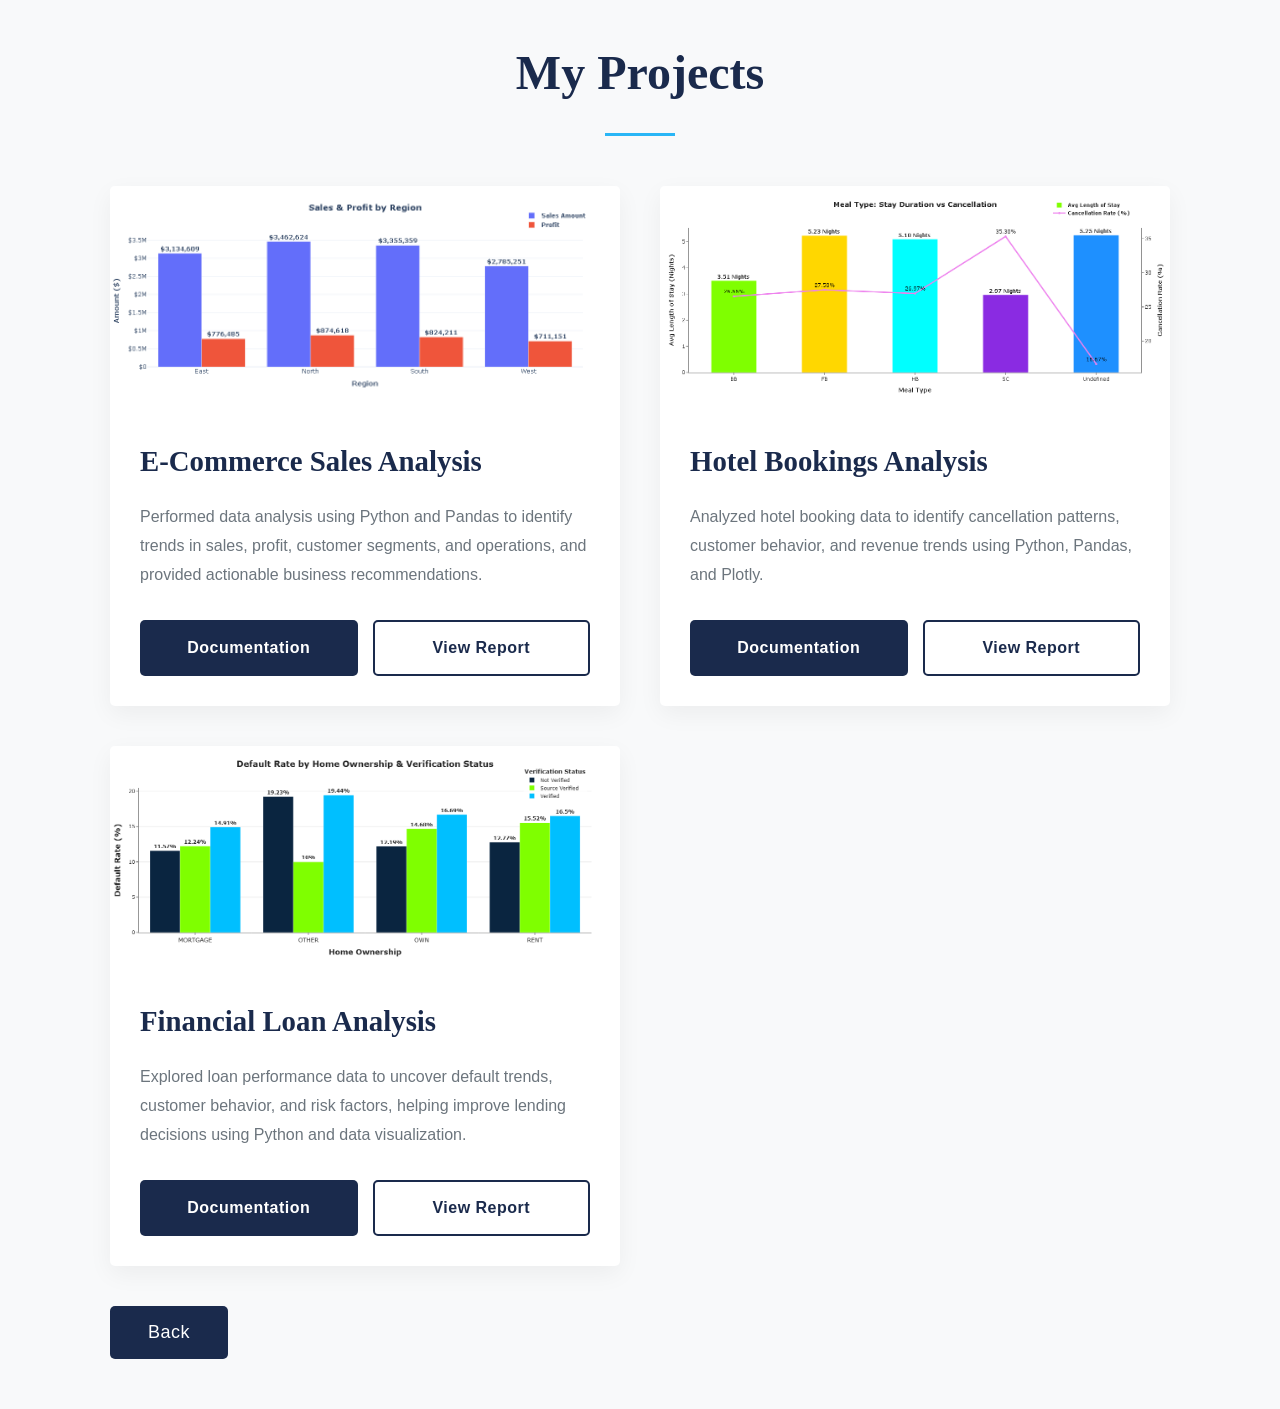
==== projects/index.html @ 1e045d74 "Update index.html" ====
<!DOCTYPE html>
<html lang="en">
<head>
    <meta charset="UTF-8">
    <meta name="viewport" content="width=device-width, initial-scale=1.0">
    <title>Document</title>
     <link rel="stylesheet" href="/assets/css/style.css" />
</head>
<body>
    <!-- PROJECTS SECTION -->
    <section id="projects" class="section">
      <div class="container">
        <h2>My Projects</h2>
        <div class="projects-grid">
          <!--💡UPDATE: Replace this with your own project. Add as many as you like!-->
            
<!---------------- Project 1 ----------------->
          <div class="project-card">
            <!--💡UPDATE: Add a preview image of your project to assets/images/ -->
            <img
              src="/assets/images/P1_EDA.png"
              alt="Project One Preview"
            />
            <div class="project-card-content">
              <h3>E-Commerce Sales Analysis</h3>
              <p>
                Performed data analysis using Python and Pandas to identify
                trends in sales, profit, customer segments, and operations, and
                provided actionable business recommendations.
              </p>

              <div class="project-buttons">
                <!--💡UPDATE: Add link to your project's code/documentation on GitHub-->
                <a
                  href="https://github.com/sarram-ali/ecommerce-sales-analysis.git"
                  target="_blank"
                  class="btn"
                  >Documentation</a
                >
                <!--💡UPDATE: Add link to your live dashboard (e.g., Power BI, Tableau Public)-->
                <a
                  href="https://drive.google.com/file/d/10DOFO9S0XBtn5GTSw3HUW9kCePoATk-b/view?usp=sharing"
                  target="_blank"
                  class="btn btn-secondary"
                  >View Report</a
                >
              </div>
            </div>
          </div>

<!------------- Project 2 --------------->
          <div class="project-card">
            <img
              src="/assets/images/P2_EDA.png"
              alt="Project Two Preview"
            />
            <div class="project-card-content">
              <h3>Hotel Bookings Analysis</h3>
              <p>
                Analyzed hotel booking data to identify cancellation patterns,
                customer behavior, and revenue trends using Python, Pandas, and
                Plotly.
              </p>
              <div class="project-buttons">
                <a
                  href="https://github.com/sarram-ali/hotel-booking-analysis.git"
                  target="_blank"
                  class="btn"
                  >Documentation</a
                >
                <a
                  href="https://drive.google.com/file/d/1Vr1j5KRc9-O9e2VEmy2-HNTVS_tp5kAM/view?usp=drive_link"
                  target="_blank"
                  class="btn btn-secondary"
                  >View Report</a
                >
              </div>
            </div>
          </div>

<!--------------Project 3----------->
            <div class="project-card">
            <img
              src="/assets/images/P3_EDA.png"
              alt="Project Three Preview"
            />
            <div class="project-card-content">
              <h3>Financial Loan Analysis</h3>
              <p>
                Explored loan performance data to uncover default trends, 
                customer behavior, and risk factors, 
                helping improve lending decisions using Python and data visualization.
              </p>
              <div class="project-buttons">
                <a
                  href="https://github.com/sarram-ali/financial-loan-analysis.git"
                  target="_blank"
                  class="btn"
                  >Documentation</a
                >
                <a
                  href="https://drive.google.com/file/d/1RuT0lU9CtYb2GswQGRomDxYL1qhu72jU/view?usp=sharing"
                  target="_blank"
                  class="btn btn-secondary"
                  >View Report</a
                >
              </div>
            </div>
          </div>
        
<!------------- Project 4 ------------->
            
            
        </div>
        <div class="view-class1">
            <a href="/">
                <button class="view">Back</button>
            </a>
        </div>

      </div>
    </section>
</body>
</html>
---- assets/css/style.css ----
/* --- 1. Variables (Modern Tech Palette) --- */
:root {
    /* This template uses a professional "Modern Tech" color scheme. */
    --primary-color: #1A2A4C;   /* Midnight Blue */
    --secondary-color: #3D5A80; /* Slate Blue */
    --accent-color: #29B6F6;    /* Vivid Sky Blue */

    /* --- Shared Variables (These usually don't need to change) --- */
    --light-bg-color: #F8F9FA;
    --white-color: #ffffff;
    --dark-text-color: #343A40;
    --light-text-color: #6c757d;
    --card-bg-color: #ffffff;
    
    /* Fonts */
    --font-heading: 'Playfair Display', serif;
    --font-body: 'Lato', sans-serif;
}

/* --- 2. Base & Reset Styles --- */
* {
    margin: 0;
    padding: 0;
    box-sizing: border-box;
}

html {
    scroll-behavior: smooth;
}

body {
    font-family: var(--font-body);
    font-weight: 400;
    line-height: 1.8;
    background-color: var(--light-bg-color);
    color: var(--dark-text-color);
}

.container {
    width: 90%;
    max-width: 1100px;
    margin: 0 auto;
    padding: 0 20px;
}

a {
    text-decoration: none;
    color: var(--accent-color);
    transition: all 0.3s ease-in-out;
}

a:hover {
    opacity: 0.8;
}

img {
    max-width: 100%;
    height: auto;
}

/* --- 3. Header --- */
header {
    background: var(--primary-color);
    color: var(--white-color);
    padding: 70px 0;
    text-align: center;
}

header h1 {
    font-family: var(--font-heading);
    font-size: 4rem;
    font-weight: 700;
    margin-bottom: 15px;
    letter-spacing: 1px;
}

header p {
    font-size: 1.3rem;
    font-weight: 300;
    opacity: 0.9;
    margin-bottom: 35px;
}

/* --- 3.5 Social Icons --- */
.social-links a {
    color: var(--white-color);
    font-size: 1.6rem;
    margin: 0 15px;
    transition: transform 0.3s ease, color 0.3s ease;
    display: inline-block;
}

.social-links a:hover {
    color: var(--accent-color);
    transform: translateY(-3px);
}

/* --- 4. Navigation --- */
nav {
    background-color: rgba(26, 42, 76, 0.95); /* Adjusted for new primary color */
    backdrop-filter: blur(5px);
    position: sticky;
    top: 0;
    z-index: 1000;
    border-bottom: 1px solid var(--secondary-color);
}

nav ul {
    display: flex;
    justify-content: center;
    list-style: none;
    padding: 10px 0;
}

nav ul li a {
    color: var(--white-color);
    font-weight: 400;
    padding: 15px 25px;
    font-size: 1rem;
    letter-spacing: 0.5px;
    position: relative;
}

nav ul li a::after {
    content: '';
    position: absolute;
    bottom: 10px;
    left: 50%;
    transform: translateX(-50%);
    width: 0;
    height: 2px;
    background-color: var(--accent-color);
    transition: width 0.4s ease;
}

nav ul li a:hover::after {
    width: 50%;
}

/* --- 5. Sections --- */
.section {
    padding: 30px 0;
}

.section h2 {
    text-align: center;
    font-family: var(--font-heading);
    font-size: 3rem;
    font-weight: 700;
    margin-bottom: 70px;
    position: relative;
    color: var(--primary-color);
}

.section h2::after {
    content: '';
    position: absolute;
    bottom: -20px;
    left: 50%;
    transform: translateX(-50%);
    width: 70px;
    height: 3px;
    background: var(--accent-color);
}

/* --- 5.1 About Section --- */
.about-content {
    display: flex;
    align-items: center;
    gap: 60px;
    max-width: 960px;
    margin: 0 auto;
    text-align: left;
}

.profile-photo {
    width: 280px;
    height: 280px;
    border-radius: 50%;
    object-fit: cover;
    border: 7px solid var(--white-color);
    box-shadow: 0 10px 30px rgba(0, 0, 0, 0.1);
}

.about-text {
    flex: 1;
}

.about-text p {
    font-size: 1.1rem;
    margin-bottom: 15px;
    line-height: 1.9;
}

/* --- 5.5 Project Cards --- */
.projects-grid {
    display: grid;
    grid-template-columns: repeat(2, 1fr);
    gap: 40px;
}

.project-card {
    background: var(--card-bg-color);
    border-radius: 5px;
    overflow: hidden;
    box-shadow: 0 8px 25px rgba(0, 0, 0, 0.05);
    transition: transform 0.4s ease, box-shadow 0.4s ease;
    display: flex;
    flex-direction: column;
}

.project-card:hover {
    transform: translateY(-12px);
    box-shadow: 0 20px 40px rgba(0, 0, 0, 0.1);
}

.project-card img {
    width: 100%;
    height: 220px;
    object-fit: cover;
}


.project-card-content {
    padding: 30px;
    flex-grow: 1;
    display: flex;
    flex-direction: column;
}

.project-card-content h3 {
    font-family: var(--font-heading);
    font-size: 1.8rem;
    margin-bottom: 15px;
    color: var(--primary-color);
}

.project-card-content p {
    color: var(--light-text-color);
    margin-bottom: 30px;
    flex-grow: 1;
}

.project-buttons {
    display: flex;
    gap: 15px;
    margin-top: auto;
}

.btn {
    display: inline-block;
    background: var(--primary-color);
    color: var(--white-color);
    padding: 12px 20px;
    border-radius: 5px;
    font-weight: 700;
    text-align: center;
    transition: all 0.3s ease;
    flex: 1;
    letter-spacing: 0.5px;
    border: 2px solid transparent;
}

.view-class{
display: flex;
width: fit-content;
margin-top: 40px;
justify-self: center;
}

.view-class1{
display: flex;
width: fit-content;
margin-top: 40px;
justify-self: center;
margin-bottom: 20px;
}

.view{
    width: fit-content;
    display: inline-block;
    background: var(--primary-color);
    color: var(--white-color);
    padding: 14px 36px;
    border-radius: 5px;
    font-size: 18px;
    text-align: center;
    transition: all 0.3s ease;
    flex: 1;
    letter-spacing: 0.5px;
    border: 2px solid transparent;
}


.view:hover {
    cursor: pointer;
    background: var(--accent-color);
    color: var(--white-color);
    transform: translateY(-2px);
}

.btn:hover {
    background: var(--accent-color);
    color: var(--white-color);
    transform: translateY(-2px);
}

.btn-secondary {
    background: transparent;
    color: var(--primary-color);
    border: 2px solid var(--primary-color);
}

.btn-secondary:hover {
    background: var(--primary-color);
    color: var(--white-color);
}


/* --- 6. Tabular Skills Section --- */
#skills .container {
    max-width: 1100px;
}

.skills-table {
    display: grid;
    grid-template-columns: repeat(3, 1fr);
    gap: 20px;
    margin-top: 50px;
    background-color: var(--card-bg-color);
    padding: 40px;
    border-radius: 8px;
    box-shadow: 0 10px 40px rgba(0, 0, 0, 0.07);
}

.skill-column {
    padding: 0 10px;
}

.skill-column:not(:last-child) {
    border-right: 1px solid #e9ecef;
}

.skill-header {
    display: flex;
    align-items: center;
    margin-bottom: 25px;
}

.skill-header i {
    font-size: 2rem;
    color: var(--accent-color);
    margin-right: 15px;
    width: 40px;
}

.skill-header h3 {
    font-family: var(--font-heading);
    font-size: 1.7rem;
    color: var(--primary-color);
}

.skill-list {
    list-style: none;
    padding-left: 0;
}

.skill-list li {
    padding: 12px 0;
    font-size: 1.05rem;
    color: var(--dark-text-color);
    border-bottom: 1px solid #f1f3f5;
    position: relative;
    padding-left: 25px;
}

.skill-list li::before {
    content: '›';
    position: absolute;
    left: 0;
    top: 12px;
    color: var(--accent-color);
    font-weight: 700;
    font-size: 1.2rem;
}

.skill-list li:last-child {
    border-bottom: none;
}

/* --- 7. Contact Form --- */
#contact .container {
    max-width: 800px;
}

.contact-form {
    max-width: 700px;
    margin: 0 auto;
    background: var(--card-bg-color);
    padding: 40px;
    border-radius: 8px;
    box-shadow: 0 10px 40px rgba(0, 0, 0, 0.07);
}

.form-group {
    margin-bottom: 25px;
    margin-top: 25px;
}
.subheading{
    text-align: center;
}

.contact-form label {
    display: block;
    margin-bottom: 8px;
    font-weight: 500;
    font-size: 1rem;
    color: var(--dark-text-color);
}

.contact-form input,
.contact-form textarea {
    width: 100%;
    padding: 15px;
    border: 1px solid #ccc;
    border-radius: 5px;
    font-family: var(--font-body);
    font-size: 1rem;
    transition: border-color 0.3s ease, box-shadow 0.3s ease;
}

.contact-form input:focus,
.contact-form textarea:focus {
    outline: none;
    border-color: var(--accent-color);
    box-shadow: 0 0 0 3px rgba(41, 182, 246, 0.25); /* Adjusted for new accent color */
}

.contact-form button.btn {
    width: 100%;
    padding: 15px;
    font-size: 1.1rem;
    font-weight: 700;
    letter-spacing: 0.5px;
    border: none;
    cursor: pointer;
}

/* --- 8. Footer --- */
footer {
    background: var(--primary-color);
    color: var(--white-color);
    text-align: center;
    padding: 40px 0;
    margin-top: 20px;
}

footer p {
    opacity: 0.7;
}

/* --- 9. Responsive Design --- */
@media (max-width: 992px) {
    .skills-table {
        grid-template-columns: 1fr 1fr;
    }
    .skill-column:nth-child(2) {
        border-right: none;
    }
}

@media (max-width: 768px) {
    header h1 {
        font-size: 2.8rem;
    }
    
    .about-content {
        flex-direction: column;
        text-align: center;
    }

    #projects .container {
        padding: 0 5px; 
    }

    .projects-grid {
        grid-template-columns: repeat(2, 1fr);
    }

    .skills-table {
        grid-template-columns: 1fr;
        padding: 20px;
        gap: 40px;
    }

    .skill-column:not(:last-child) {
        border-right: none;
        border-bottom: 1px solid #e9ecef;
        padding-bottom: 30px;
    }
}

@media (max-width: 768px) {
    .projects-grid {
        grid-template-columns: 1fr;
    }
    .section h2{
    font-size: 40px;
    margin-bottom: 50px;
    }
    .section{
        padding-top: 0px;
    }
}
@media (max-width: 1068px) {
   .btn {
    padding: 4px 6px;
}
.project-buttons {
    display: flex;
    flex-direction: column;
    gap: 8px;
    width: fit-content;
 margin: auto;
}
.view{
    width: fit-content;
    display: inline-block;
    background: var(--primary-color);
    color: var(--white-color);
    padding: 8px 20px;
    border-radius: 5px;
    font-size: 18px;
    text-align: center;
    transition: all 0.3s ease;
    flex: 1;
    letter-spacing: 0.5px;
    border: 2px solid transparent;
}
}
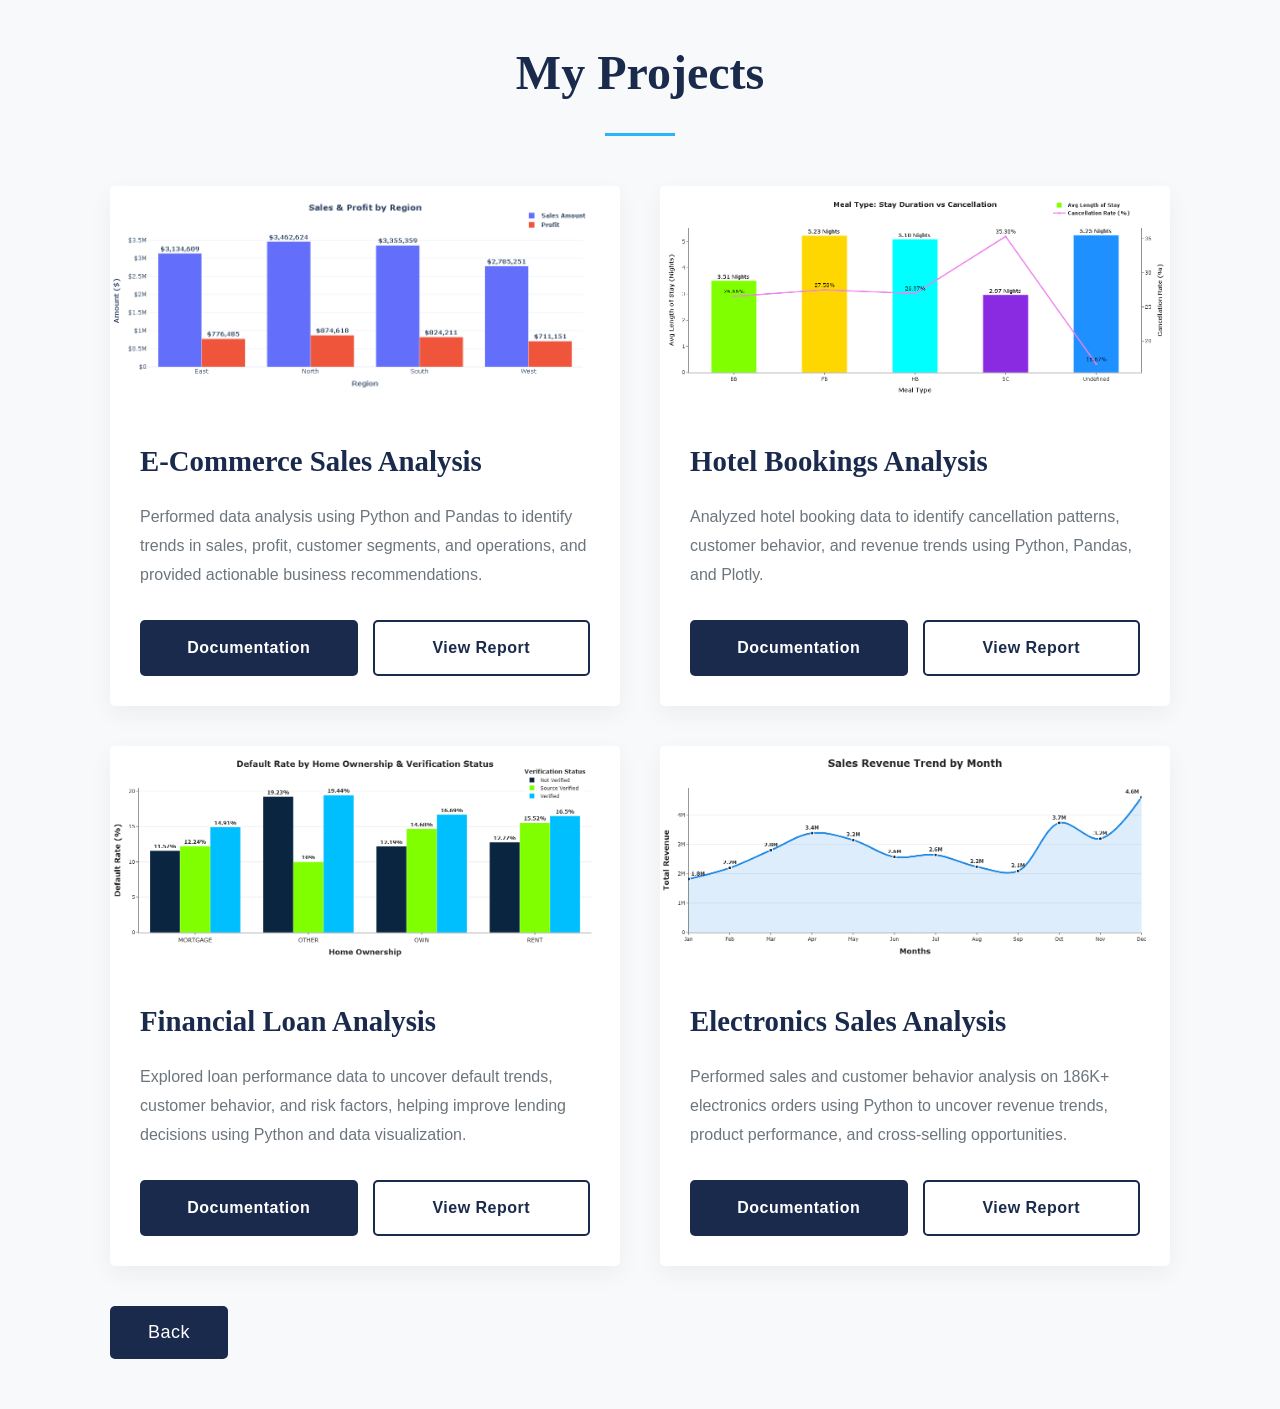
==== commit bf5dc468: "Add New Project Updated project cards with new project details and links." ====
--- a/projects/index.html
+++ b/projects/index.html
@@ -3,8 +3,12 @@
 <head>
     <meta charset="UTF-8">
     <meta name="viewport" content="width=device-width, initial-scale=1.0">
-    <title>Document</title>
+    <title>Projects</title>
      <link rel="stylesheet" href="/assets/css/style.css" />
+
+    <link rel="icon" type="image/png" href="../assets/images/logo_2.png" />
+    <link rel="apple-touch-icon" href="../assets/images/logo_2.png" />
+    
 </head>
 <body>
     <!-- PROJECTS SECTION -->
@@ -99,7 +103,7 @@
                   >Documentation</a
                 >
                 <a
-                  href="https://drive.google.com/file/d/1RuT0lU9CtYb2GswQGRomDxYL1qhu72jU/view?usp=sharing"
+                  href="https://drive.google.com/file/d/1HNMiiydXIMkki0bUNgcPFUeDX0tS_B5l/view?usp=sharing"
                   target="_blank"
                   class="btn btn-secondary"
                   >View Report</a
@@ -108,8 +112,42 @@
             </div>
           </div>
         
-<!------------- Project 4 ------------->
-            
+ <!------------- Project 4 ------------->
+            <div class="project-card">
+            <img
+              src="/assets/images/P4_EDA.png"
+              alt="Project Four Preview"
+            />
+            <div class="project-card-content">
+              <h3>Electronics Sales Analysis</h3>
+              <p>
+                Performed sales and customer behavior analysis on 186K+ 
+                electronics orders using Python to uncover revenue trends, product performance, and cross-selling opportunities.
+              </p>
+              <div class="project-buttons">
+                <a
+                  href="https://github.com/sarram-ali/sales-performance-market-analysis.git"
+                  target="_blank"
+                  class="btn"
+                  >Documentation</a
+                >
+                <a
+                  href="https://drive.google.com/file/d/1FdN9NYzbpSfH-GzVmTI7qMgEcLDJRaZ3/view?usp=drive_link"
+                  target="_blank"
+                  class="btn btn-secondary"
+                  >View Report</a
+                >
+              </div>
+            </div>
+          </div>
+
+<!------------- Project 5 ------------->
+
+
+<!------------- Project 6 ------------->
+
+
+<!------------- Project 7 ------------->           
             
         </div>
         <div class="view-class1">
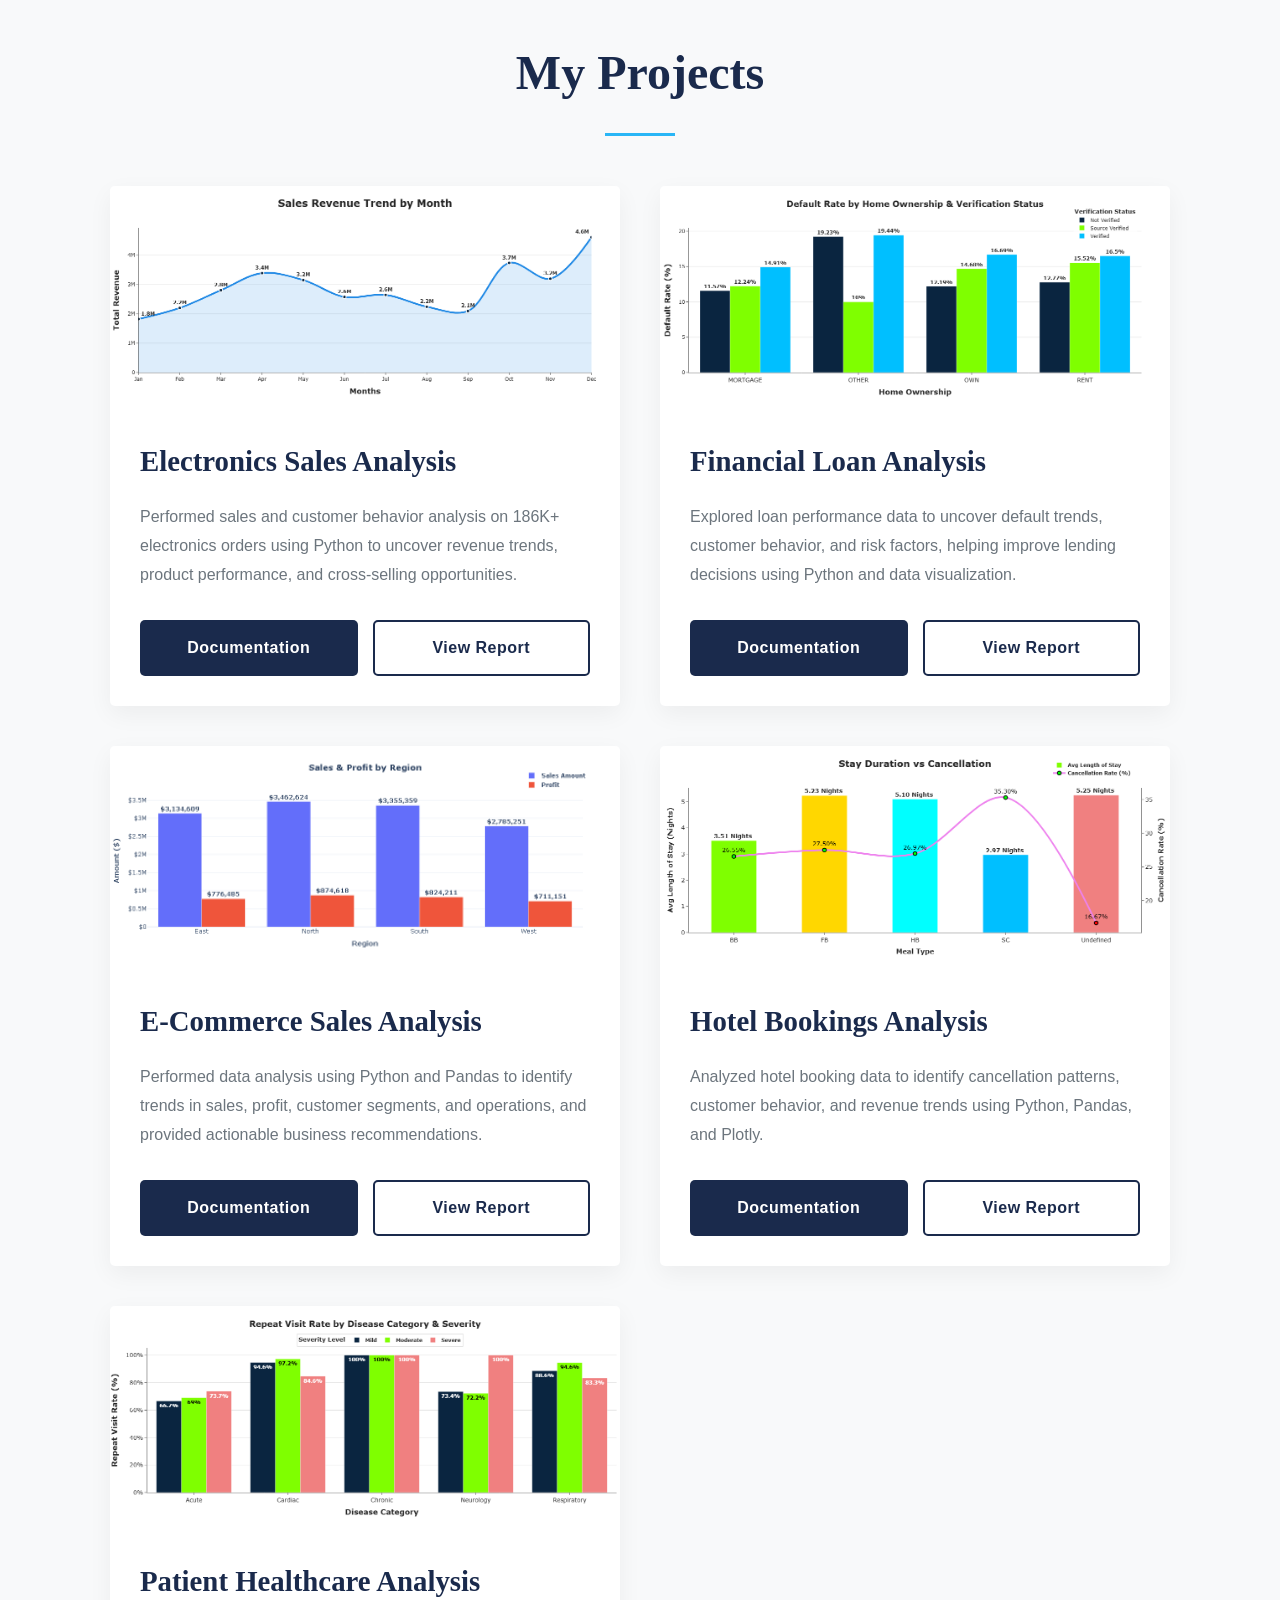
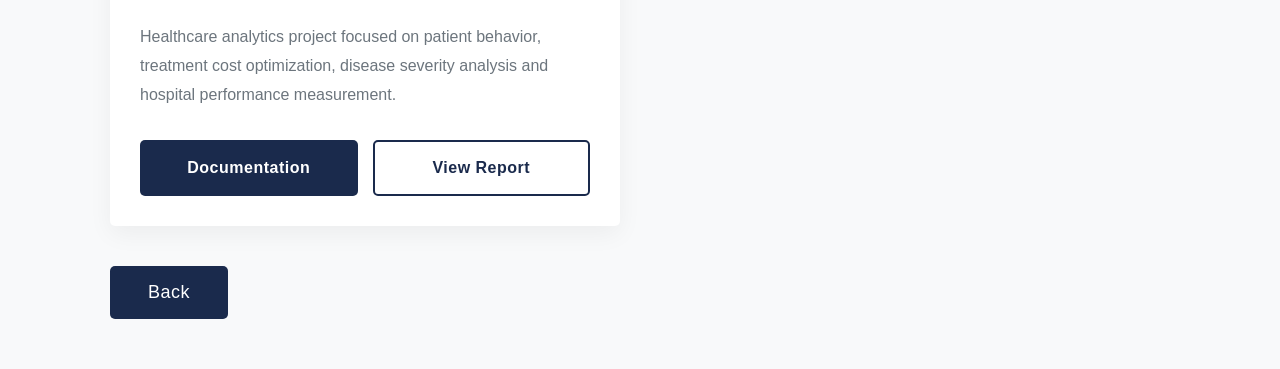
==== commit af6f2364: "Add files via upload" ====
--- a/projects/index.html
+++ b/projects/index.html
@@ -1,162 +1,157 @@
 <!DOCTYPE html>
 <html lang="en">
+
 <head>
-    <meta charset="UTF-8">
-    <meta name="viewport" content="width=device-width, initial-scale=1.0">
-    <title>Projects</title>
-     <link rel="stylesheet" href="/assets/css/style.css" />
+  <meta charset="UTF-8">
+  <meta name="viewport" content="width=device-width, initial-scale=1.0">
+  <title>Projects</title>
+  <link rel="stylesheet" href="/assets/css/style.css" />
 
-    <link rel="icon" type="image/png" href="../assets/images/logo_2.png" />
-    <link rel="apple-touch-icon" href="../assets/images/logo_2.png" />
-    
+  <link rel="icon" type="image/png" href="../assets/images/logo_2.png" />
+  <link rel="apple-touch-icon" href="../assets/images/logo_2.png" />
+
+
 </head>
+
 <body>
-    <!-- PROJECTS SECTION -->
-    <section id="projects" class="section">
-      <div class="container">
-        <h2>My Projects</h2>
-        <div class="projects-grid">
-          <!--💡UPDATE: Replace this with your own project. Add as many as you like!-->
-            
-<!---------------- Project 1 ----------------->
-          <div class="project-card">
-            <!--💡UPDATE: Add a preview image of your project to assets/images/ -->
-            <img
-              src="/assets/images/P1_EDA.png"
-              alt="Project One Preview"
-            />
-            <div class="project-card-content">
-              <h3>E-Commerce Sales Analysis</h3>
-              <p>
-                Performed data analysis using Python and Pandas to identify
-                trends in sales, profit, customer segments, and operations, and
-                provided actionable business recommendations.
-              </p>
+  <!-- PROJECTS SECTION -->
+  <section id="projects" class="section">
+    <div class="container">
+      <h2>My Projects</h2>
+      <div class="projects-grid">
+        <!--💡UPDATE: Replace this with your own project. Add as many as you like!-->
 
-              <div class="project-buttons">
-                <!--💡UPDATE: Add link to your project's code/documentation on GitHub-->
-                <a
-                  href="https://github.com/sarram-ali/ecommerce-sales-analysis.git"
-                  target="_blank"
-                  class="btn"
-                  >Documentation</a
-                >
-                <!--💡UPDATE: Add link to your live dashboard (e.g., Power BI, Tableau Public)-->
-                <a
-                  href="https://drive.google.com/file/d/10DOFO9S0XBtn5GTSw3HUW9kCePoATk-b/view?usp=sharing"
-                  target="_blank"
-                  class="btn btn-secondary"
-                  >View Report</a
-                >
-              </div>
+        <!------------- Project 1 ------------->
+        <!----------- Electronics Sales Analysis ------------>
+        <div class="project-card">
+          <img src="/assets/images/P1_EDA.png" alt="Project One Preview" />
+          <div class="project-card-content">
+            <h3>Electronics Sales Analysis</h3>
+            <p>
+              Performed sales and customer behavior analysis on 186K+
+              electronics orders using Python to uncover revenue trends, product performance, and cross-selling
+              opportunities.
+            </p>
+            <div class="project-buttons">
+              <a href="https://github.com/sarram-ali/sales-performance-market-analysis.git" target="_blank"
+                class="btn">Documentation</a>
+              <a href="https://drive.google.com/file/d/1FdN9NYzbpSfH-GzVmTI7qMgEcLDJRaZ3/view?usp=drive_link"
+                target="_blank" class="btn btn-secondary">View Report</a>
             </div>
           </div>
+        </div>
 
-<!------------- Project 2 --------------->
-          <div class="project-card">
-            <img
-              src="/assets/images/P2_EDA.png"
-              alt="Project Two Preview"
-            />
-            <div class="project-card-content">
-              <h3>Hotel Bookings Analysis</h3>
-              <p>
-                Analyzed hotel booking data to identify cancellation patterns,
-                customer behavior, and revenue trends using Python, Pandas, and
-                Plotly.
-              </p>
-              <div class="project-buttons">
-                <a
-                  href="https://github.com/sarram-ali/hotel-booking-analysis.git"
-                  target="_blank"
-                  class="btn"
-                  >Documentation</a
-                >
-                <a
-                  href="https://drive.google.com/file/d/1Vr1j5KRc9-O9e2VEmy2-HNTVS_tp5kAM/view?usp=drive_link"
-                  target="_blank"
-                  class="btn btn-secondary"
-                  >View Report</a
-                >
-              </div>
+        <!------------- Project 2 -------------->
+        <!---------- Financial Loan Analysis------------>
+        <div class="project-card">
+          <img src="/assets/images/P2_EDA.png" alt="Project Second Preview" />
+          <div class="project-card-content">
+            <h3>Financial Loan Analysis</h3>
+            <p>
+              Explored loan performance data to uncover default trends,
+              customer behavior, and risk factors,
+              helping improve lending decisions using Python and data visualization.
+            </p>
+            <div class="project-buttons">
+              <a href="https://github.com/sarram-ali/financial-loan-analysis.git" target="_blank"
+                class="btn">Documentation</a>
+              <a href="https://drive.google.com/file/d/1HNMiiydXIMkki0bUNgcPFUeDX0tS_B5l/view?usp=drive_link"
+                target="_blank" class="btn btn-secondary">View Report</a>
             </div>
           </div>
+        </div>
 
-<!--------------Project 3----------->
-            <div class="project-card">
-            <img
-              src="/assets/images/P3_EDA.png"
-              alt="Project Three Preview"
-            />
-            <div class="project-card-content">
-              <h3>Financial Loan Analysis</h3>
-              <p>
-                Explored loan performance data to uncover default trends, 
-                customer behavior, and risk factors, 
-                helping improve lending decisions using Python and data visualization.
-              </p>
-              <div class="project-buttons">
-                <a
-                  href="https://github.com/sarram-ali/financial-loan-analysis.git"
-                  target="_blank"
-                  class="btn"
-                  >Documentation</a
-                >
-                <a
-                  href="https://drive.google.com/file/d/1HNMiiydXIMkki0bUNgcPFUeDX0tS_B5l/view?usp=sharing"
-                  target="_blank"
-                  class="btn btn-secondary"
-                  >View Report</a
-                >
-              </div>
+        <!------------- Project 3 --------------->
+        <!--------- E-Commerce Sales Analysis ------------>
+        <div class="project-card">
+          <!--💡UPDATE: Add a preview image of your project to assets/images/ -->
+          <img src="/assets/images/P3_EDA.png" alt="Project Three Preview" />
+          <div class="project-card-content">
+            <h3>E-Commerce Sales Analysis</h3>
+            <p>
+              Performed data analysis using Python and Pandas to identify
+              trends in sales, profit, customer segments, and operations, and
+              provided actionable business recommendations.
+            </p>
+
+            <div class="project-buttons">
+              <!--💡UPDATE: Add link to your project's code/documentation on GitHub-->
+              <a href="https://github.com/sarram-ali/ecommerce-sales-analysis.git" target="_blank"
+                class="btn">Documentation</a>
+              <!--💡UPDATE: Add link to your live dashboard (e.g., Power BI, Tableau Public)-->
+              <a href="https://drive.google.com/file/d/10DOFO9S0XBtn5GTSw3HUW9kCePoATk-b/view?usp=sharing"
+                target="_blank" class="btn btn-secondary">View Report</a>
             </div>
           </div>
-        
- <!------------- Project 4 ------------->
-            <div class="project-card">
-            <img
-              src="/assets/images/P4_EDA.png"
-              alt="Project Four Preview"
-            />
-            <div class="project-card-content">
-              <h3>Electronics Sales Analysis</h3>
-              <p>
-                Performed sales and customer behavior analysis on 186K+ 
-                electronics orders using Python to uncover revenue trends, product performance, and cross-selling opportunities.
-              </p>
-              <div class="project-buttons">
-                <a
-                  href="https://github.com/sarram-ali/sales-performance-market-analysis.git"
-                  target="_blank"
-                  class="btn"
-                  >Documentation</a
-                >
-                <a
-                  href="https://drive.google.com/file/d/1FdN9NYzbpSfH-GzVmTI7qMgEcLDJRaZ3/view?usp=drive_link"
-                  target="_blank"
-                  class="btn btn-secondary"
-                  >View Report</a
-                >
-              </div>
+        </div>
+
+        <!------------- Project 4 --------------->
+        <!---------- Hotel Bookings Analysis ------------>
+        <div class="project-card">
+          <img src="/assets/images/P4_EDA.png" alt="Project Four Preview" />
+          <div class="project-card-content">
+            <h3>Hotel Bookings Analysis</h3>
+            <p>
+              Analyzed hotel booking data to identify cancellation patterns,
+              customer behavior, and revenue trends using Python, Pandas, and
+              Plotly.
+            </p>
+            <div class="project-buttons">
+              <a href="https://github.com/sarram-ali/hotel-booking-analysis.git" target="_blank"
+                class="btn">Documentation</a>
+              <a href="https://drive.google.com/file/d/1Vr1j5KRc9-O9e2VEmy2-HNTVS_tp5kAM/view?usp=drive_link"
+                target="_blank" class="btn btn-secondary">View Report</a>
             </div>
           </div>
+        </div>
 
-<!------------- Project 5 ------------->
+        <!------------ Project 5 ---------------->
+        <!---------- Patient Healthcare Analysis ------------>
+        <div class="project-card">
+          <img src="/assets/images/P5_EDA.png" alt="Project Five Preview" />
+          <div class="project-card-content">
+            <h3>Patient Healthcare Analysis</h3>
+            <p>
+              Healthcare analytics project focused on patient behavior, treatment cost optimization, disease
+              severity analysis and hospital performance measurement.
+            </p>
+            <div class="project-buttons">
+              <a href="https://github.com/sarram-ali/patient-healthcare-analysis.git" target="_blank"
+                class="btn">Documentation</a>
+              <a href="https://drive.google.com/file/d/1hBBoOTtfuq4MvgSPAYIsjpzk5iJeFX1u/view?usp=drive_link"
+                target="_blank" class="btn btn-secondary">View Report</a>
+            </div>
+          </div>
+        </div>
+
+        <!------------ Project 6 ---------------->
+        <!---------- Name ------------>
 
 
-<!------------- Project 6 ------------->
+        <!------------ Project 7 ---------------->
+        <!---------- Name ------------>
 
 
-<!------------- Project 7 ------------->           
-            
-        </div>
-        <div class="view-class1">
-            <a href="/">
-                <button class="view">Back</button>
-            </a>
-        </div>
+        <!------------ Project 8 ---------------->
+        <!---------- Name ------------>
+
+
+        <!------------ Project 9 ---------------->
+        <!---------- Name ------------>
+
+
+        <!------------ Project 10 --------------->
+        <!---------- Name ------------>
 
       </div>
-    </section>
+      <div class="view-class1">
+        <a href="/">
+          <button class="view">Back</button>
+        </a>
+      </div>
+
+    </div>
+  </section>
 </body>
-</html>
+
+</html>
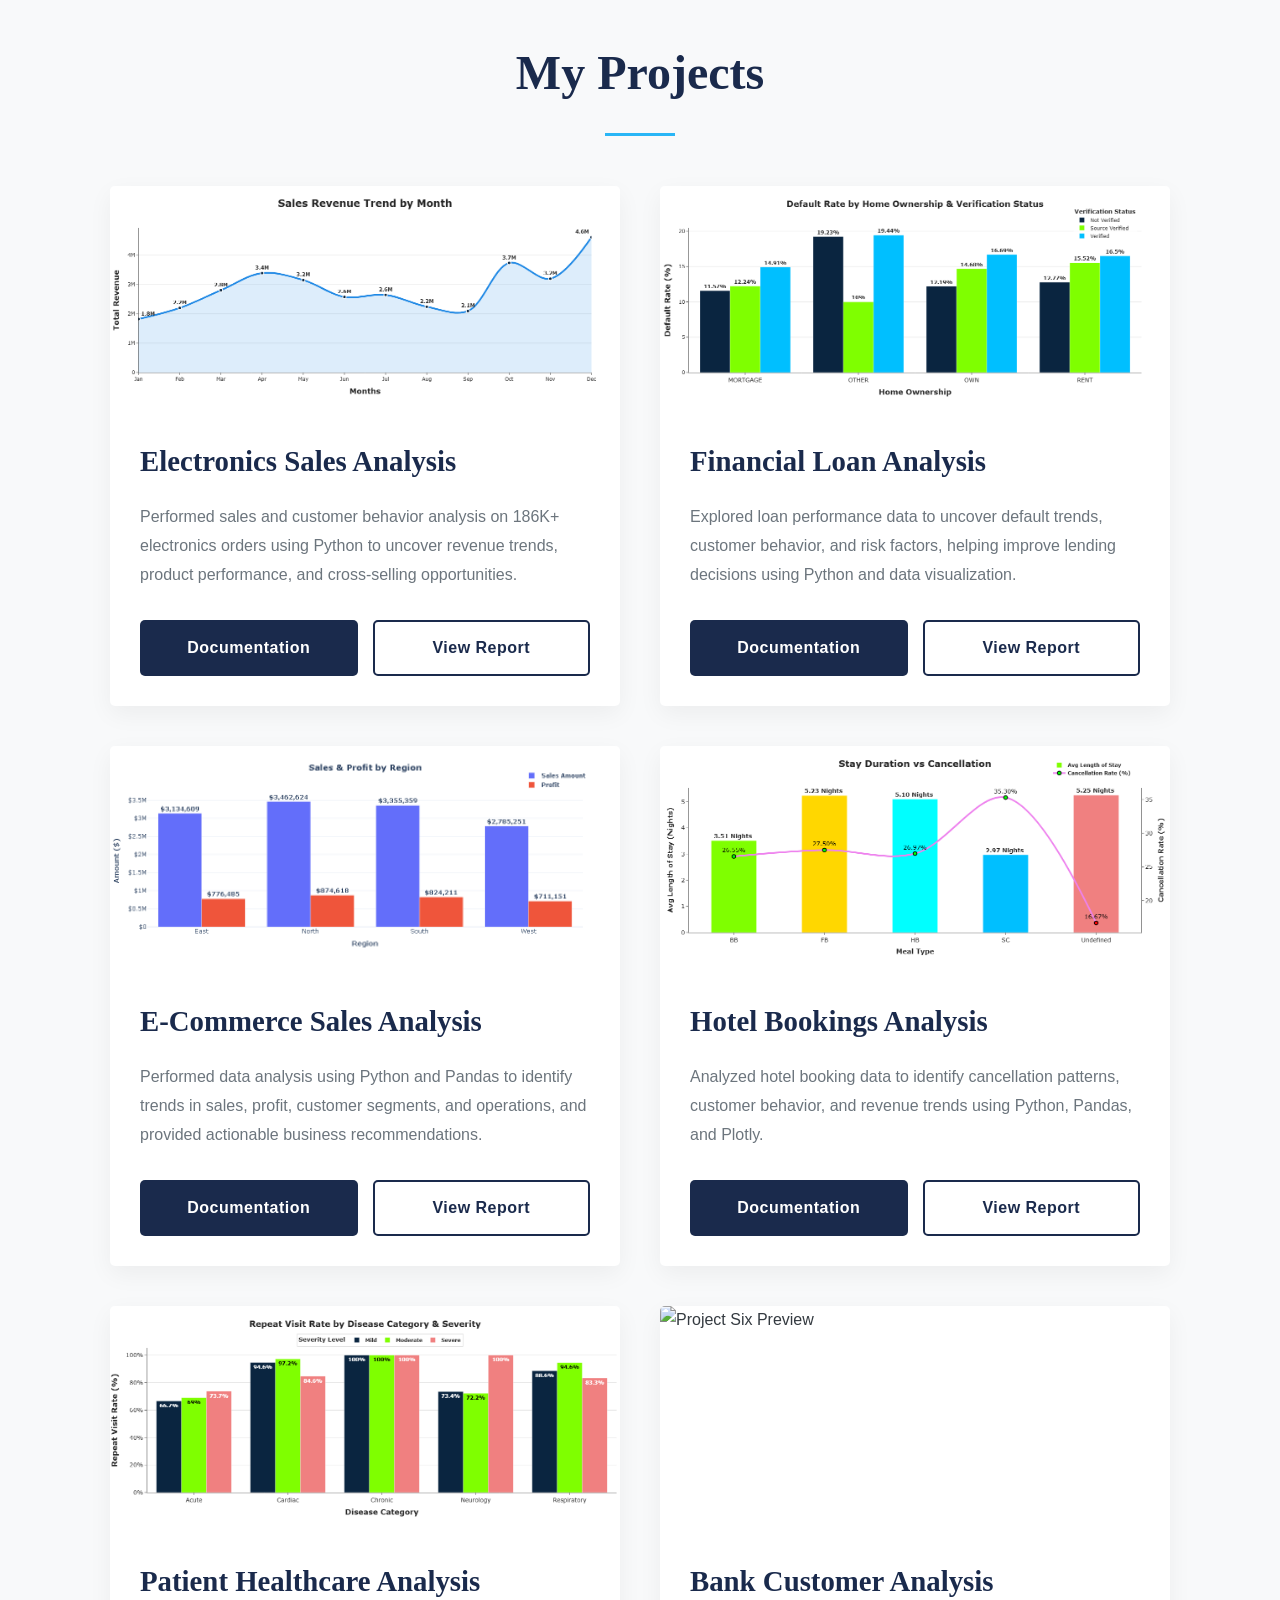
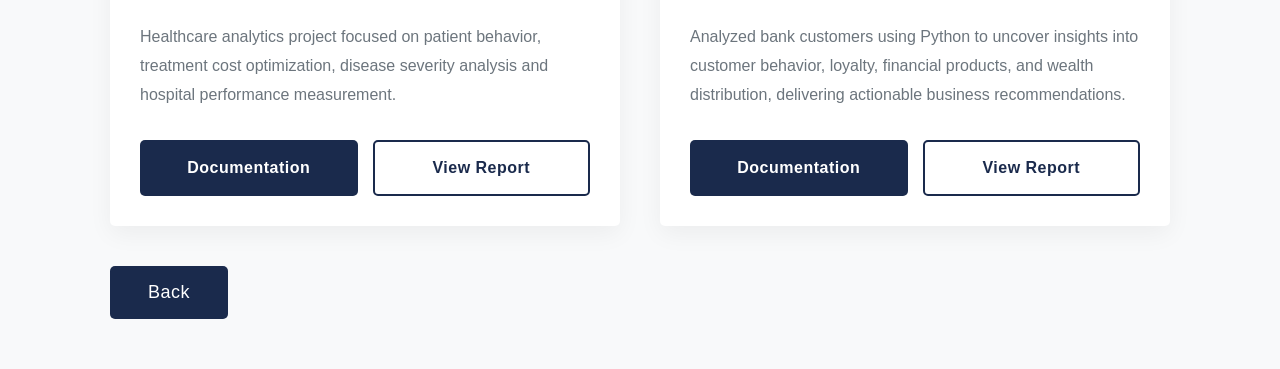
==== commit 9b42cad4: "Add new project" ====
--- a/projects/index.html
+++ b/projects/index.html
@@ -125,7 +125,23 @@
         </div>
 
         <!------------ Project 6 ---------------->
-        <!---------- Name ------------>
+        <!---------- Bank Customer Analysis------------>
+        <div class="project-card">
+          <img src="/assets/images/P6_EDA.png" alt="Project Six Preview" />
+          <div class="project-card-content">
+            <h3>Bank Customer Analysis</h3>
+            <p>
+              Analyzed bank customers using Python to uncover insights into customer behavior,
+              loyalty, financial products, and wealth distribution, delivering actionable business recommendations.
+            </p>
+            <div class="project-buttons">
+              <a href="https://github.com/sarram-ali/bank-customer-analysis.git" target="_blank"
+                class="btn">Documentation</a>
+              <a href="https://drive.google.com/file/d/1oncHa081uPfHQM3sShHEPrBoP9EJHagI/view?usp=drive_link"
+                target="_blank" class="btn btn-secondary">View Report</a>
+            </div>
+          </div>
+        </div>
 
 
         <!------------ Project 7 ---------------->
@@ -154,4 +170,4 @@
   </section>
 </body>
 
-</html>+</html>
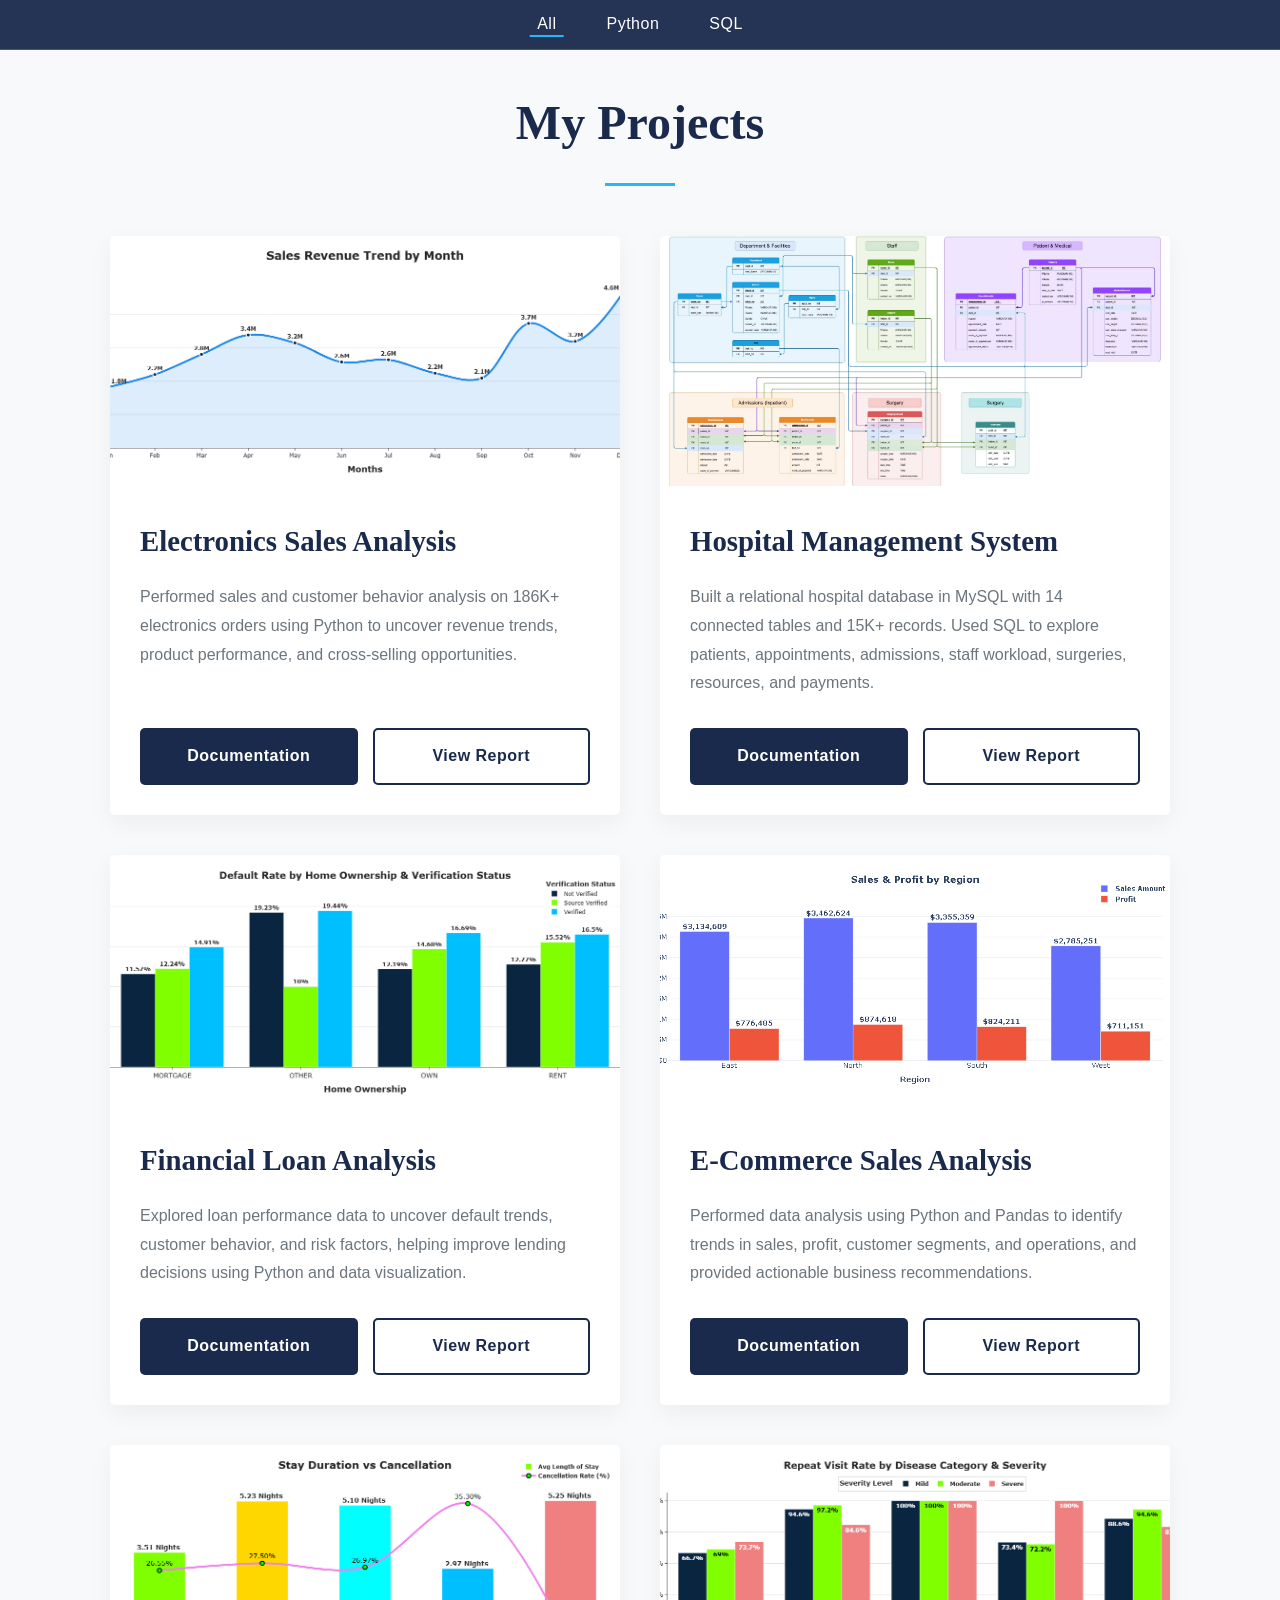
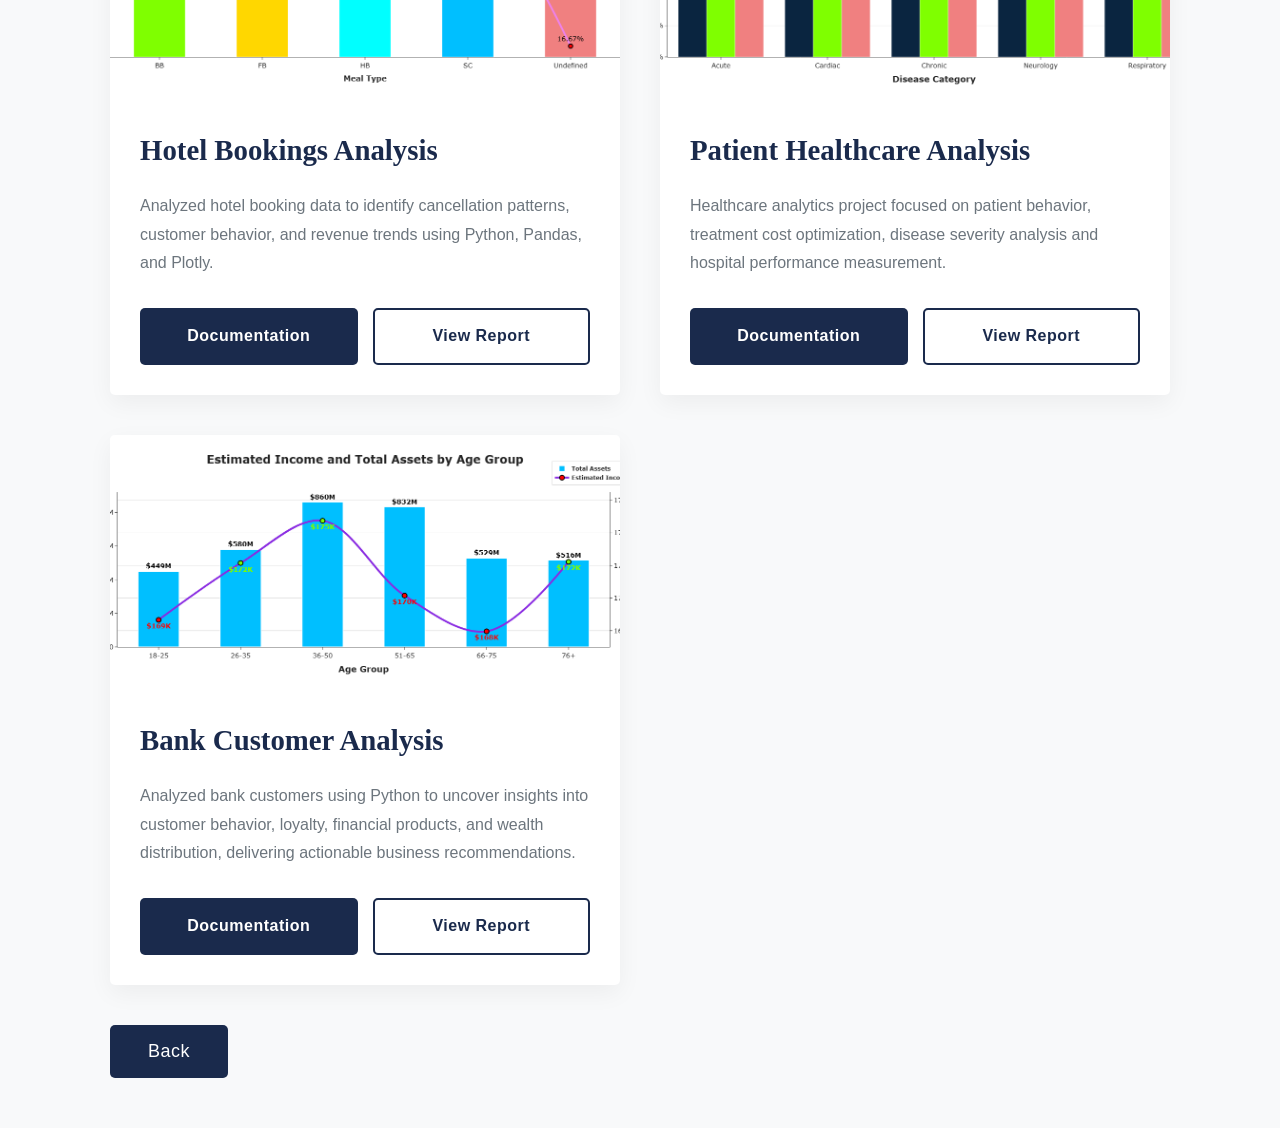
==== commit d7c832e2: "Add files via upload" ====
--- a/projects/index.html
+++ b/projects/index.html
@@ -7,13 +7,22 @@
   <title>Projects</title>
   <link rel="stylesheet" href="/assets/css/style.css" />
 
-  <link rel="icon" type="image/png" href="../assets/images/logo_2.png" />
-  <link rel="apple-touch-icon" href="../assets/images/logo_2.png" />
+  <link rel="icon" type="image/png" href="../assets/images/Logo/logo_2.png" />
+  <link rel="apple-touch-icon" href="../assets/images/Logo/logo_2.png" />
 
 
 </head>
 
 <body>
+  <nav>
+    <div class="container">
+      <ul>
+        <li><a href="#all" class="filter-btn" data-filter="all">All</a></li>
+        <li><a href="#python" class="filter-btn" data-filter="python">Python</a></li>
+        <li><a href="#sql" class="filter-btn" data-filter="sql">SQL</a></li>
+      </ul>
+    </div>
+  </nav>
   <!-- PROJECTS SECTION -->
   <section id="projects" class="section">
     <div class="container">
@@ -21,10 +30,13 @@
       <div class="projects-grid">
         <!--💡UPDATE: Replace this with your own project. Add as many as you like!-->
 
+
+        <!------------------------------------------- Python------------------------------------------------------->
+
         <!------------- Project 1 ------------->
         <!----------- Electronics Sales Analysis ------------>
-        <div class="project-card">
-          <img src="/assets/images/P1_EDA.png" alt="Project One Preview" />
+        <div class="project-card" data-category="python">
+          <img src="/assets/images/Python/P1_EDA.png" alt="Project One Preview" />
           <div class="project-card-content">
             <h3>Electronics Sales Analysis</h3>
             <p>
@@ -40,11 +52,35 @@
             </div>
           </div>
         </div>
+        <!------------------------------------------- Python------------------------------------------------------->
+
+        <!-------------------------------------------- MYSQL------------------------------------------------------->
+        <!----------------------- Project 1 -------------------------->
+        <!----------- Hospital Management System — SQL Project ------------>
+
+        <div class="project-card" data-category="sql">
+          <img src="/assets/images/SQL/P1_SQL.png" alt="Project Six Preview" />
+          <div class="project-card-content">
+            <h3>Hospital Management System</h3>
+            <p>
+              Built a relational hospital database in MySQL with 14 connected tables and 15K+ records. Used SQL to
+              explore patients, appointments, admissions, staff workload, surgeries, resources, and payments.
+            </p>
+            <div class="project-buttons">
+              <a href="https://github.com/sarram-ali/Hospital-Management-System-SQL-Project.git" target="_blank"
+                class="btn">Documentation</a>
+              <a href="https://drive.google.com/file/d/1tRxtVuDZuRiOpSYAIC7z1vQKQCt3uxUl/view?usp=drive_link"
+                target="_blank" class="btn btn-secondary">View Report</a>
+            </div>
+          </div>
+        </div>
+        <!-------------------------------------------- MYSQL------------------------------------------------------->
+
 
         <!------------- Project 2 -------------->
         <!---------- Financial Loan Analysis------------>
-        <div class="project-card">
-          <img src="/assets/images/P2_EDA.png" alt="Project Second Preview" />
+        <div class="project-card" data-category="python">
+          <img src="/assets/images/Python/P2_EDA.png" alt="Project Second Preview" />
           <div class="project-card-content">
             <h3>Financial Loan Analysis</h3>
             <p>
@@ -63,9 +99,9 @@
 
         <!------------- Project 3 --------------->
         <!--------- E-Commerce Sales Analysis ------------>
-        <div class="project-card">
+        <div class="project-card" data-category="python">
           <!--💡UPDATE: Add a preview image of your project to assets/images/ -->
-          <img src="/assets/images/P3_EDA.png" alt="Project Three Preview" />
+          <img src="/assets/images/Python/P3_EDA.png" alt="Project Three Preview" />
           <div class="project-card-content">
             <h3>E-Commerce Sales Analysis</h3>
             <p>
@@ -87,8 +123,8 @@
 
         <!------------- Project 4 --------------->
         <!---------- Hotel Bookings Analysis ------------>
-        <div class="project-card">
-          <img src="/assets/images/P4_EDA.png" alt="Project Four Preview" />
+        <div class="project-card" data-category="python">
+          <img src="/assets/images/Python/P4_EDA.png" alt="Project Four Preview" />
           <div class="project-card-content">
             <h3>Hotel Bookings Analysis</h3>
             <p>
@@ -107,8 +143,8 @@
 
         <!------------ Project 5 ---------------->
         <!---------- Patient Healthcare Analysis ------------>
-        <div class="project-card">
-          <img src="/assets/images/P5_EDA.png" alt="Project Five Preview" />
+        <div class="project-card" data-category="python">
+          <img src="/assets/images/Python/P5_EDA.png" alt="Project Five Preview" />
           <div class="project-card-content">
             <h3>Patient Healthcare Analysis</h3>
             <p>
@@ -126,8 +162,8 @@
 
         <!------------ Project 6 ---------------->
         <!---------- Bank Customer Analysis------------>
-        <div class="project-card">
-          <img src="/assets/images/P6_EDA.png" alt="Project Six Preview" />
+        <div class="project-card" data-category="python">
+          <img src="/assets/images/Python/P6_EDA.png" alt="Project Six Preview" />
           <div class="project-card-content">
             <h3>Bank Customer Analysis</h3>
             <p>
@@ -143,20 +179,29 @@
           </div>
         </div>
 
-
-        <!------------ Project 7 ---------------->
+        <!------------------------------------------- Python------------------------------------------------------->
+
+
+
+        <!-------------------------------------------- MYSQL------------------------------------------------------->
+        <!----------------------- Project 2 -------------------------->
         <!---------- Name ------------>
 
-
-        <!------------ Project 8 ---------------->
+        <!-------------------------------------------- MYSQL------------------------------------------------------->
+
+
+
+
+        <!-------------------------------------------- MYSQL------------------------------------------------------->
+        <!----------------------- Project 3 -------------------------->
         <!---------- Name ------------>
 
-
-        <!------------ Project 9 ---------------->
-        <!---------- Name ------------>
-
-
-        <!------------ Project 10 --------------->
+        <!-------------------------------------------- MYSQL------------------------------------------------------->
+
+
+
+
+        <!----------------------- Project 4 -------------------------->
         <!---------- Name ------------>
 
       </div>
@@ -170,4 +215,69 @@
   </section>
 </body>
 
-</html>
+<script>
+  document.addEventListener("DOMContentLoaded", function () {
+
+    const filterButtons = document.querySelectorAll(".filter-btn");
+    const projects = document.querySelectorAll(".project-card");
+    const projectsGrid = document.querySelector(".projects-grid");
+    // All is selected by default
+    document.querySelector('[data-filter="all"]').classList.add("active");
+
+    // Create the "no projects" message
+    const noProjectsMessage = document.createElement("div");
+    noProjectsMessage.className = "no-projects";
+    noProjectsMessage.style.display = "none";
+    projectsGrid.appendChild(noProjectsMessage);
+
+    filterButtons.forEach(function (button) {
+
+      button.addEventListener("click", function (event) {
+
+        event.preventDefault();
+
+        const filter = this.dataset.filter;
+        // Remove active from all buttons
+        filterButtons.forEach(function (btn) {
+          btn.classList.remove("active");
+        });
+
+        // Add active to the clicked button
+        this.classList.add("active");
+        let visibleProjects = 0;
+
+        projects.forEach(function (project) {
+
+          const category = project.dataset.category;
+
+          if (filter === "all" || category === filter) {
+            project.style.display = "";
+            visibleProjects++;
+          } else {
+            project.style.display = "none";
+          }
+
+        });
+
+        // Show message if there are no projects
+        if (visibleProjects === 0) {
+          noProjectsMessage.textContent =
+            filter === "python"
+              ? "No Python projects yet."
+              : "No SQL projects yet.";
+
+          noProjectsMessage.style.display = "flex";
+        } else {
+          noProjectsMessage.style.display = "none";
+        }
+
+      });
+
+    });
+
+  });
+</script>
+
+</body>
+
+</html>
--- a/assets/css/style.css
+++ b/assets/css/style.css
@@ -97,8 +97,10 @@
 }
 
 /* --- 4. Navigation --- */
+/* --- 4. Navigation --- */
+
 nav {
-    background-color: rgba(26, 42, 76, 0.95); /* Adjusted for new primary color */
+    background-color: rgba(26, 42, 76, 0.95);
     backdrop-filter: blur(5px);
     position: sticky;
     top: 0;
@@ -122,6 +124,7 @@
     position: relative;
 }
 
+/* Blue line */
 nav ul li a::after {
     content: '';
     position: absolute;
@@ -131,13 +134,18 @@
     width: 0;
     height: 2px;
     background-color: var(--accent-color);
-    transition: width 0.4s ease;
-}
-
+    transition: width 0.3s ease;
+}
+
+/* Show line when link is active */
+nav ul li a.active::after {
+    width: 50%;
+}
+
+/* Optional: also show it when hovering */
 nav ul li a:hover::after {
     width: 50%;
 }
-
 /* --- 5. Sections --- */
 .section {
     padding: 30px 0;
@@ -216,8 +224,8 @@
 }
 
 .project-card img {
-    width: 100%;
-    height: 220px;
+    width: 1000%;
+    height: 250px;
     object-fit: cover;
 }
 
@@ -437,6 +445,21 @@
     box-shadow: 0 0 0 3px rgba(41, 182, 246, 0.25); /* Adjusted for new accent color */
 }
 
+.no-projects {
+    grid-column: 1 / -1;
+    width: 100%;
+    min-height: 180px;
+    border: 1px solid #444;
+    border-radius: 12px;
+    display: flex;
+    align-items: center;
+    justify-content: center;
+    font-size: 20px;
+    font-weight: 600;
+    margin-top: 20px;
+    box-sizing: border-box;
+}
+
 .contact-form button.btn {
     width: 100%;
     padding: 15px;
